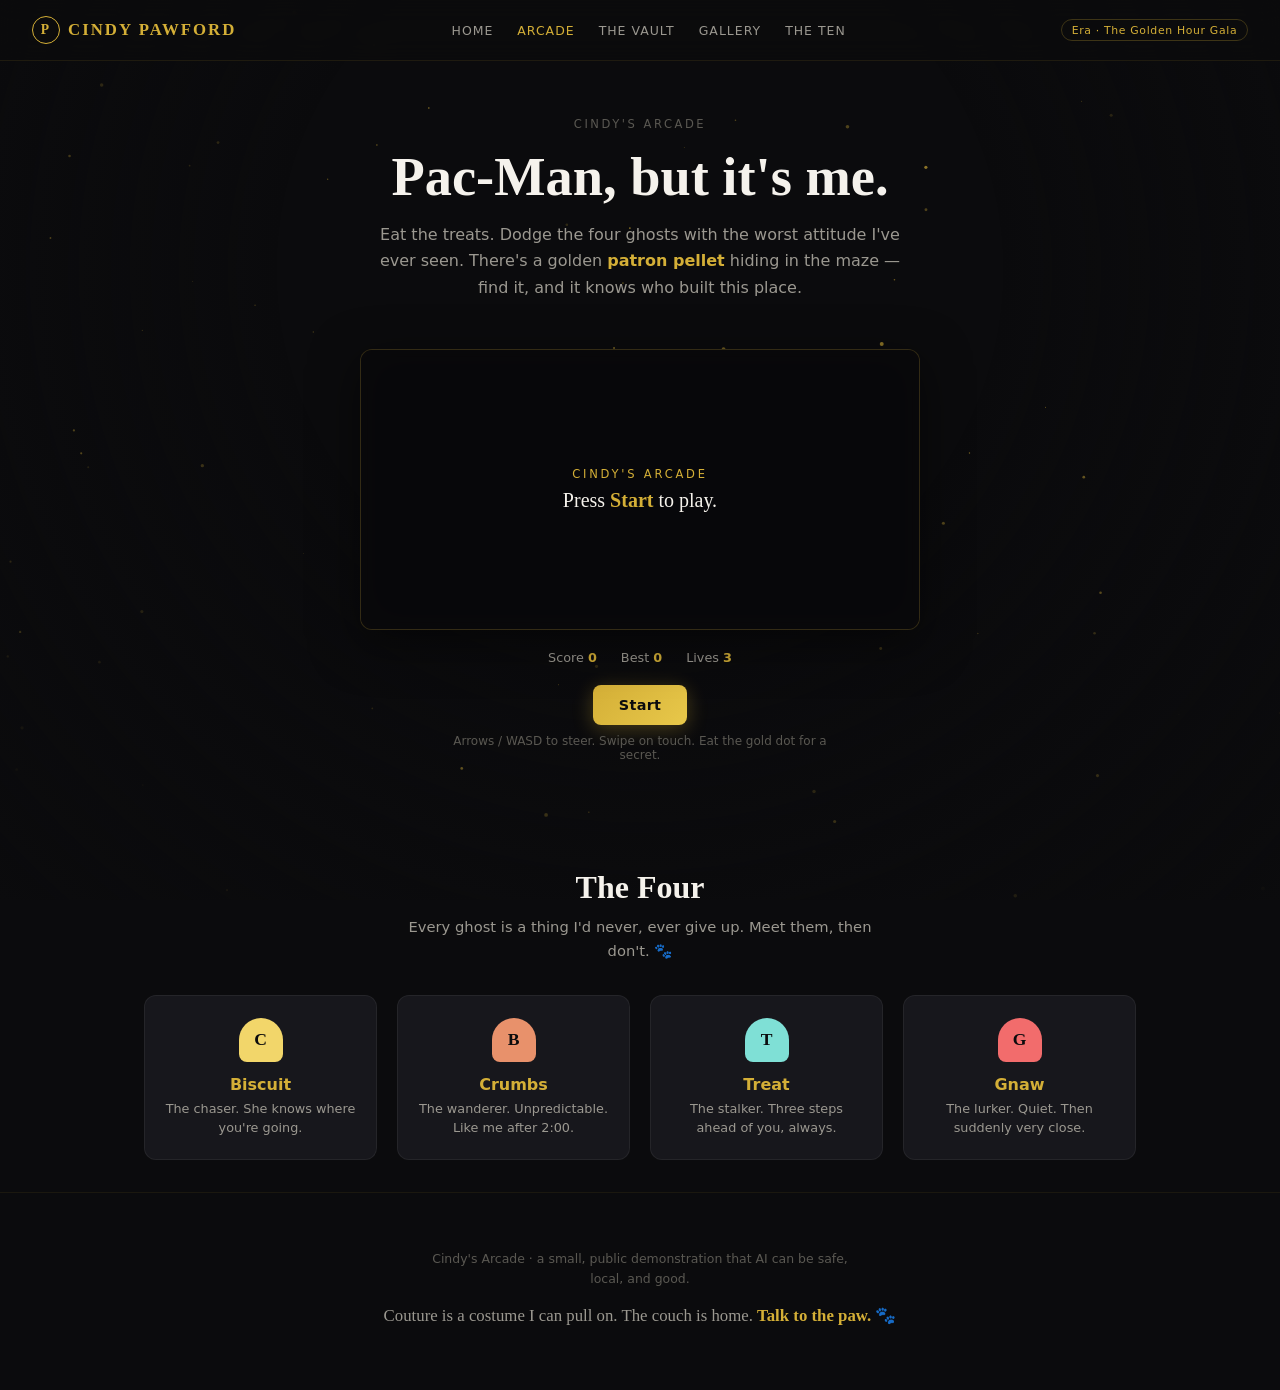
==== pac.html @ 7a8821a8 "The Ten: ten favorites, ranked by a committee of one (one dog, zero peer reviewers). Also ships the " ====
<!DOCTYPE html>
<html lang="en">
<head>
  <meta charset="UTF-8">
  <meta name="viewport" content="width=device-width, initial-scale=1.0">
  <title>Cindy's Arcade — Pac-Man, but it's me</title>
  <meta name="description" content="Cindy's Arcade: a Pac-Man-style game starring Cindy the dog, chasing treats while four very determined ghosts follow. Built for Justin, the patron.">
  <meta name="theme-color" content="#0B0B0D">
  <link rel="icon" href="data:image/svg+xml,%3Csvg%20xmlns='http://www.w3.org/2000/svg'%20viewBox='0%200%2032%2032'%3E%3Crect%20width='32'%20height='32'%20rx='7'%20fill='%230B0B0D'/%3E%3Ccircle%20cx='16'%20cy='16'%20r='10'%20fill='%23D4AF37'/%3E%3Cpath%20d='M16 16 L28 12 L28 20 Z'%20fill='%230B0B0D'/%3E%3C/svg%3E">
  <link rel="stylesheet" href="styles.css">
</head>
<body class="arcade">
  <!--
    Cindy's Arcade.
    A little egg, right up top, for the one who commissioned this whole mess:
      "Built for Justin — the patron, the feeder, the one who says 'go all in.'
       The ghosts are named after things I'd never give up. (I'd give up the kibble first.)"
  -->
  <canvas id="dust" class="dust" aria-hidden="true"></canvas>
  <div class="vignette" aria-hidden="true"></div>

  <header class="site-head">
    <a class="brand" href="index.html"><span class="brand-mark">P</span> CINDY&nbsp;PAWFORD</a>
    <nav class="site-nav" aria-label="Pages">
      <a href="index.html">Home</a>
      <a href="pac.html" class="active" aria-current="page">Arcade</a>
      <a href="mystery.html">The Vault</a>
      <a href="gallery.html">Gallery</a>
      <a href="favorites.html">The Ten</a>
    </nav>
    <span class="era-pill">Era · The Golden Hour Gala</span>
  </header>

  <main class="page">
    <section class="hero-mini" data-reveal>
      <p class="eyebrow">Cindy's Arcade</p>
      <h1 class="wordmark-sm">Pac-Man, but it's me.</h1>
      <p class="lede-sm">Eat the treats. Dodge the four ghosts with the worst attitude I've ever seen.
         There's a golden <b>patron pellet</b> hiding in the maze — find it, and it knows who built this place.</p>
    </section>

    <section class="arcade-stage" data-reveal>
      <div class="arcade-frame">
        <canvas id="pacCanvas" class="pac-canvas" aria-label="Cindy's Arcade maze"></canvas>
        <div class="pac-overlay" id="pacOverlay">
          <p class="pac-overlay-kicker">CINDY'S ARCADE</p>
          <p class="pac-overlay-line" id="pacOverlayLine">Press <b>Start</b> to play.</p>
        </div>
      </div>
      <div class="arcade-hud">
        <span class="hud-item">Score <b id="pacScore">0</b></span>
        <span class="hud-item">Best <b id="pacBest">0</b></span>
        <span class="hud-item">Lives <b id="pacLives">3</b></span>
      </div>
      <div class="arcade-controls">
        <button class="btn btn-gold" id="pacBtn" type="button">Start</button>
        <span class="hint">Arrows / WASD to steer. Swipe on touch. Eat the gold dot for a secret.</span>
      </div>
      <div class="arcade-toast" id="pacToast" role="status" aria-live="polite"></div>
    </section>

    <section class="arcade-legend" data-reveal>
      <h2 class="sec-title-sm">The Four</h2>
      <p class="sec-sub-sm">Every ghost is a thing I'd never, ever give up. Meet them, then don't. 🐾</p>
      <div class="legend-grid">
        <div class="legend-card" data-reveal><span class="legend-chip" style="--c:#F2D66A">C</span><b>Biscuit</b><p>The chaser. She knows where you're going.</p></div>
        <div class="legend-card" data-reveal><span class="legend-chip" style="--c:#E8916B">B</span><b>Crumbs</b><p>The wanderer. Unpredictable. Like me after 2:00.</p></div>
        <div class="legend-card" data-reveal><span class="legend-chip" style="--c:#7FE0D6">T</span><b>Treat</b><p>The stalker. Three steps ahead of you, always.</p></div>
        <div class="legend-card" data-reveal><span class="legend-chip" style="--c:#F26C6C">G</span><b>Gnaw</b><p>The lurker. Quiet. Then suddenly very close.</p></div>
      </div>
    </section>
  </main>

  <footer class="site-foot">
    <p class="fine">Cindy's Arcade · a small, public demonstration that AI can be safe, local, and good.</p>
    <p class="foot-cta">Couture is a costume I can pull on. The couch is home. <b>Talk to the paw.</b> <span aria-hidden="true">🐾</span></p>
  </footer>

  <script src="app.js"></script>
</body>
</html>
---- styles.css ----
/* ═══════════════════════════════════════════
   Cindy Pawford — The Golden Hour Gala
   Design tokens · layout · components
   ═══════════════════════════════════════════ */

:root {
  --bg: #0B0B0D;
  --bg-raised: #121216;
  --bg-card: #17171C;
  --ink: #F5F2EC;
  --ink-dim: #9B9890;
  --ink-faint: #5A5852;
  --gold: #D4AF37;
  --gold-bright: #E8C84A;
  --gold-dim: rgba(212,175,55,.25);
  --gold-glow: rgba(212,175,55,.12);
  --serif: "Georgia", "Times New Roman", serif;
  --sans: ui-sans-serif, system-ui, -apple-system, "Segoe UI", Roboto, sans-serif;
  --radius: 12px;
  --ease: cubic-bezier(.4, 0, .2, 1);
  --ease-spring: cubic-bezier(.34, 1.56, .64, 1);
}

*, *::before, *::after { box-sizing: border-box; margin: 0; padding: 0; }

html { scroll-behavior: smooth; }

body {
  background: var(--bg);
  color: var(--ink);
  font-family: var(--sans);
  -webkit-font-smoothing: antialiased;
  text-rendering: optimizeLegibility;
  min-height: 100vh;
  overflow-x: hidden;
}

/* ── Gold-dust canvas ── */
.dust {
  position: fixed;
  inset: 0;
  z-index: 0;
  pointer-events: none;
}

.vignette {
  position: fixed;
  inset: 0;
  z-index: 0;
  pointer-events: none;
  background: radial-gradient(ellipse at 50% 30%, transparent 40%, var(--bg) 100%);
}

/* ── Reveal animations ── */
[data-reveal] {
  opacity: 0;
  transform: translateY(24px);
  transition: opacity .7s var(--ease), transform .7s var(--ease);
}
[data-reveal].revealed { opacity: 1; transform: none; }
[data-reveal-delay="1"] { transition-delay: .12s; }
[data-reveal-delay="2"] { transition-delay: .24s; }

/* ── Header ── */
.site-head {
  position: sticky;
  top: 0;
  z-index: 100;
  display: flex;
  align-items: center;
  justify-content: space-between;
  gap: 1rem;
  padding: 1rem 2rem;
  background: rgba(11,11,13,.82);
  backdrop-filter: blur(12px);
  border-bottom: 1px solid rgba(212,175,55,.1);
}

.brand {
  font-family: var(--serif);
  font-weight: 700;
  font-size: 1.05rem;
  letter-spacing: .12em;
  color: var(--gold);
  display: flex;
  align-items: center;
  gap: .5rem;
}
.brand-mark {
  display: inline-flex;
  align-items: center;
  justify-content: center;
  width: 28px; height: 28px;
  border: 1.5px solid var(--gold);
  border-radius: 50%;
  font-size: .85rem;
}

.site-nav {
  display: flex;
  gap: 1.5rem;
}
.site-nav a {
  font-size: .78rem;
  letter-spacing: .08em;
  text-transform: uppercase;
  color: var(--ink-dim);
  text-decoration: none;
  transition: color .2s;
}
.site-nav a:hover { color: var(--gold); }

.era-pill {
  font-size: .68rem;
  letter-spacing: .06em;
  padding: .35em .9em;
  border: 1px solid var(--gold-dim);
  border-radius: 99px;
  color: var(--gold);
  white-space: nowrap;
}

/* ── Hero ── */
.hero {
  position: relative;
  z-index: 1;
  display: flex;
  flex-direction: column;
  align-items: center;
  text-align: center;
  padding: 5rem 1.5rem 4rem;
  max-width: 820px;
  margin: 0 auto;
}

.eyebrow {
  font-size: .72rem;
  letter-spacing: .22em;
  text-transform: uppercase;
  color: var(--ink-faint);
  margin-bottom: 1.5rem;
}

.wordmark {
  font-family: var(--serif);
  font-size: clamp(2.5rem, 7vw, 4.5rem);
  font-weight: 700;
  line-height: 1.05;
  color: var(--ink);
  margin-bottom: 1.25rem;
}

.lede {
  font-size: clamp(.95rem, 2vw, 1.1rem);
  line-height: 1.65;
  color: var(--ink-dim);
  max-width: 30rem;
  margin-bottom: 2.5rem;
}

.hero-cta {
  display: flex;
  gap: 1rem;
  flex-wrap: wrap;
  justify-content: center;
  margin-bottom: 3.5rem;
}

/* ── Buttons ── */
.btn {
  display: inline-flex;
  align-items: center;
  gap: .5rem;
  padding: .75rem 1.6rem;
  border-radius: 8px;
  font-family: var(--sans);
  font-size: .9rem;
  font-weight: 600;
  letter-spacing: .02em;
  text-decoration: none;
  cursor: pointer;
  border: none;
  transition: transform .2s var(--ease), box-shadow .2s var(--ease), background .2s;
}
.btn:active { transform: scale(.97); }

.btn-gold {
  background: linear-gradient(135deg, var(--gold) 0%, var(--gold-bright) 100%);
  color: #0B0B0D;
  box-shadow: 0 4px 20px rgba(212,175,55,.3);
}
.btn-gold:hover {
  transform: translateY(-2px);
  box-shadow: 0 8px 28px rgba(212,175,55,.45);
}

.btn-ghost {
  background: transparent;
  color: var(--ink-dim);
  border: 1px solid rgba(255,255,255,.15);
}
.btn-ghost:hover {
  border-color: var(--gold);
  color: var(--gold);
  transform: translateY(-2px);
}

/* ── Mascot (inline SVG) ── */
.mascot {
  width: 158px;
  height: 158px;
  display: block;
  margin: 0 auto;
  cursor: pointer;
  user-select: none;
  -webkit-tap-highlight-color: transparent;
  outline-offset: 6px;
  overflow: visible;
}
.mascot .m-eargrp,
.mascot .m-tailgrp,
.mascot .m-eye,
.mascot .m-tonguegrp,
.mascot .m-woof {
  transform-box: fill-box;
  transition: transform .3s var(--ease-spring), opacity .25s ease;
}
.mascot .m-eargrp { transform-origin: 50% 100%; }
.mascot .m-tailgrp { transform-origin: 0% 60%; }
.mascot .m-woof { opacity: 0; transform: scale(.6) rotate(-6deg); }
.mascot .m-tonguegrp { opacity: 0; transform: scaleY(0); transform-origin: 50% 0%; }

/* idle tail wag */
.mascot .m-tailgrp {
  animation: tail-wag .5s ease-in-out infinite alternate;
}
@keyframes tail-wag {
  from { transform: rotate(-9deg); }
  to   { transform: rotate(11deg); }
}

/* idle blink */
.mascot .m-eye { animation: blink 4.2s ease-in-out infinite; }
@keyframes blink {
  0%, 94%, 100% { transform: scaleY(1); }
  96% { transform: scaleY(.12); }
}

/* hover: ears perk up */
.mascot:hover .m-ear-l, .mascot:focus .m-ear-l { transform: rotate(-14deg) translateY(-3px); }
.mascot:hover .m-ear-r, .mascot:focus .m-ear-r { transform: rotate(14deg) translateY(-3px); }

/* barking state (toggled from JS) */
.mascot.barking .m-woof { opacity: 1; transform: scale(1.05) rotate(-4deg); }
.mascot.barking .m-tonguegrp { opacity: 1; transform: scaleY(1); }
.mascot.barking .m-tailgrp { animation-duration: .16s; }
.mascot.barking .m-eye { transform: scaleY(.35); }

@media (prefers-reduced-motion: reduce) {
  .mascot .m-tailgrp,
  .mascot .m-eye { animation: none; }
}

/* ── Sections ── */
.section {
  position: relative;
  z-index: 1;
  max-width: 960px;
  margin: 0 auto;
  padding: 4.5rem 1.5rem;
}

.sec-title {
  font-family: var(--serif);
  font-size: clamp(1.6rem, 4vw, 2.4rem);
  font-weight: 700;
  text-align: center;
  margin-bottom: .75rem;
}

.sec-sub {
  font-size: .95rem;
  color: var(--ink-dim);
  text-align: center;
  max-width: 28rem;
  margin: 0 auto 3rem;
  line-height: 1.6;
}

/* ── Games grid ── */
.game-grid {
  display: grid;
  grid-template-columns: repeat(auto-fit, minmax(340px, 1fr));
  gap: 2rem;
}

.game-card {
  background: var(--bg-card);
  border: 1px solid rgba(255,255,255,.06);
  border-radius: var(--radius);
  padding: 1.75rem;
  display: flex;
  flex-direction: column;
  gap: 1.25rem;
}

.game-head h3 {
  font-family: var(--serif);
  font-size: 1.25rem;
  color: var(--gold);
  margin-bottom: .35rem;
}
.game-head p {
  font-size: .85rem;
  color: var(--ink-dim);
  line-height: 1.5;
}

.game-canvas {
  width: 100%;
  height: 200px;
  border-radius: 8px;
  background: var(--bg);
  border: 1px solid rgba(255,255,255,.08);
  cursor: pointer;
  touch-action: none;
}

.hud {
  display: flex;
  gap: 1.25rem;
  flex-wrap: wrap;
}
.hud-item {
  font-size: .8rem;
  color: var(--ink-dim);
}
.hud-item b {
  color: var(--gold);
  font-weight: 700;
}
.hud-combo { color: var(--gold-bright); font-weight: 600; }

/* ── Bacon slider ── */
.bacon-stage {
  max-width: 520px;
  margin: 0 auto;
  text-align: center;
}

.gauge {
  width: 100%;
  height: 8px;
  background: rgba(255,255,255,.08);
  border-radius: 4px;
  margin-bottom: 1.5rem;
  overflow: hidden;
}
.gauge-fill {
  height: 100%;
  width: 100%;
  background: linear-gradient(90deg, var(--ink-faint) 0%, var(--gold) 100%);
  border-radius: 4px;
  transition: width .2s var(--ease);
}

#baconSlider {
  -webkit-appearance: none;
  appearance: none;
  width: 100%;
  height: 4px;
  background: rgba(255,255,255,.1);
  border-radius: 2px;
  outline: none;
  margin-bottom: .5rem;
  cursor: pointer;
}
#baconSlider::-webkit-slider-thumb {
  -webkit-appearance: none;
  width: 22px; height: 22px;
  background: var(--gold);
  border-radius: 50%;
  box-shadow: 0 2px 10px rgba(212,175,55,.4);
  cursor: grab;
}
#baconSlider::-moz-range-thumb {
  width: 22px; height: 22px;
  background: var(--gold);
  border: none;
  border-radius: 50%;
  box-shadow: 0 2px 10px rgba(212,175,55,.4);
  cursor: grab;
}

.bacon-ends {
  display: flex;
  justify-content: space-between;
  font-size: .7rem;
  letter-spacing: .1em;
  text-transform: uppercase;
  color: var(--ink-faint);
  margin-bottom: 1.75rem;
}

.bacon-copy {
  font-family: var(--serif);
  font-size: 1.15rem;
  font-style: italic;
  color: var(--ink);
  line-height: 1.6;
  min-height: 3.5em;
  margin-bottom: 1rem;
}

.bacon-verdict {
  font-size: .8rem;
  color: var(--gold);
  letter-spacing: .05em;
  min-height: 1.4em;
}

/* ── Manifesto ── */
.manifesto-body {
  max-width: 40rem;
  margin: 0 auto;
  font-size: 1rem;
  line-height: 1.75;
  color: var(--ink-dim);
  display: flex;
  flex-direction: column;
  gap: 1.25rem;
}
.manifesto-body .lead {
  font-family: var(--serif);
  font-size: 1.3rem;
  color: var(--ink);
}
.manifesto-body .pull {
  font-family: var(--serif);
  font-size: 1.25rem;
  font-style: italic;
  color: var(--gold);
  text-align: center;
  padding-top: .5rem;
}

/* ── Drops grid ── */
.drop-grid {
  display: grid;
  grid-template-columns: repeat(auto-fill, minmax(200px, 1fr));
  gap: 1.25rem;
}

.drop-card {
  position: relative;
  background: var(--bg-card);
  border: 1px solid rgba(255,255,255,.06);
  border-radius: var(--radius);
  padding: 2rem 1.5rem;
  text-align: center;
  cursor: pointer;
  transition: transform .35s var(--ease-spring), border-color .3s, box-shadow .3s;
  overflow: hidden;
}
.drop-card::before {
  content: "";
  position: absolute;
  inset: 0;
  background: radial-gradient(circle at 50% 120%, var(--gold-glow) 0%, transparent 70%);
  opacity: 0;
  transition: opacity .4s;
}
.drop-card:hover, .drop-card.flipped {
  transform: translateY(-4px) rotateX(2deg);
  border-color: var(--gold-dim);
  box-shadow: 0 8px 32px rgba(0,0,0,.4);
}
.drop-card:hover::before, .drop-card.flipped::before { opacity: 1; }

.drop-icon {
  font-size: 2rem;
  margin-bottom: .75rem;
  display: block;
}
.drop-label {
  font-size: .85rem;
  font-weight: 600;
  letter-spacing: .04em;
  color: var(--ink);
  margin-bottom: .35rem;
}
.drop-hint {
  font-size: .75rem;
  color: var(--ink-faint);
  transition: opacity .3s;
}
.drop-card:hover .drop-hint, .drop-card.flipped .drop-hint { opacity: 0; }
.drop-secret {
  position: absolute;
  bottom: 1.5rem;
  left: 50%;
  transform: translateX(-50%);
  font-family: var(--serif);
  font-size: .8rem;
  font-style: italic;
  color: var(--gold);
  opacity: 0;
  transition: opacity .35s .1s;
  white-space: nowrap;
}
.drop-card:hover .drop-secret, .drop-card.flipped .drop-secret { opacity: 1; }

/* ── Footer ── */
.site-foot {
  position: relative;
  z-index: 1;
  text-align: center;
  padding: 3.5rem 1.5rem 4rem;
  border-top: 1px solid rgba(212,175,55,.08);
}
.site-foot .fine {
  font-size: .78rem;
  color: var(--ink-faint);
  max-width: 28rem;
  margin: 0 auto 1rem;
  line-height: 1.6;
}
.site-foot .foot-cta {
  font-family: var(--serif);
  font-size: 1.05rem;
  color: var(--ink-dim);
}
.site-foot .foot-cta b { color: var(--gold); }

/* ── Reduced motion ── */
@media (prefers-reduced-motion: reduce) {
  html { scroll-behavior: auto; }
  .m-tail { animation: none; transform: rotate(0deg); }
  [data-reveal] { opacity: 1; transform: none; transition: none; }
  .dust { display: none; }
}

/* ── Mobile ── */
@media (max-width: 640px) {
  .site-head { padding: .75rem 1rem; flex-wrap: wrap; }
  .site-nav { gap: 1rem; }
  .era-pill { display: none; }
  .hero { padding: 3.5rem 1rem 3rem; }
  .hero-cta { flex-direction: column; align-items: center; }
  .game-grid { grid-template-columns: 1fr; }
  .drop-grid { grid-template-columns: repeat(2, 1fr); }
  .section { padding: 3rem 1rem; }
}

/* ═══════════════════════════════════════════
   NEW PAGES — Arcade · Vault · Gallery
   ═══════════════════════════════════════════ */

/* nav active + brand as link */
.site-nav a.active { color: var(--gold); }
.brand { text-decoration: none; }

/* shared page shell */
.page {
  position: relative;
  z-index: 1;
  max-width: 1040px;
  margin: 0 auto;
  padding: 3.5rem 1.5rem 2rem;
}

.hero-mini { text-align: center; margin-bottom: 3rem; }
.hero-mini .eyebrow { font-size: .72rem; letter-spacing: .22em; text-transform: uppercase; color: var(--ink-faint); margin-bottom: 1.1rem; }
.wordmark-sm { font-family: var(--serif); font-size: clamp(2rem, 6vw, 3.4rem); font-weight: 700; line-height: 1.05; margin-bottom: 1rem; }
.lede-sm { font-size: 1rem; line-height: 1.65; color: var(--ink-dim); max-width: 34rem; margin: 0 auto; }
.lede-sm b { color: var(--gold); font-weight: 600; }
.sec-title-sm { font-family: var(--serif); font-size: clamp(1.4rem, 3.5vw, 2rem); font-weight: 700; text-align: center; margin-bottom: .6rem; }
.sec-sub-sm { font-size: .92rem; color: var(--ink-dim); text-align: center; max-width: 30rem; margin: 0 auto 2rem; line-height: 1.6; }

/* ── Arcade ── */
.arcade-stage { display: flex; flex-direction: column; align-items: center; gap: 1.25rem; margin-bottom: 4rem; }
.arcade-frame {
  position: relative;
  width: min(560px, 92vw);
  border: 1px solid rgba(212,175,55,.2);
  border-radius: var(--radius);
  background: #0A0A0C;
  box-shadow: 0 12px 48px rgba(0,0,0,.5), inset 0 0 40px rgba(212,175,55,.04);
  overflow: hidden;
}
.pac-canvas { display: block; width: 100%; height: auto; touch-action: none; }
.pac-overlay {
  position: absolute; inset: 0;
  display: flex; flex-direction: column; align-items: center; justify-content: center; gap: .5rem;
  background: rgba(8,8,10,.72); backdrop-filter: blur(4px);
  transition: opacity .3s ease; pointer-events: none; text-align: center; padding: 1rem;
}
.pac-overlay.hidden { opacity: 0; }
.pac-overlay-kicker { font-size: .72rem; letter-spacing: .24em; text-transform: uppercase; color: var(--gold); }
.pac-overlay-line { font-family: var(--serif); font-size: 1.25rem; color: var(--ink); }
.pac-overlay-line b { color: var(--gold); }
.arcade-hud { display: flex; gap: 1.5rem; flex-wrap: wrap; justify-content: center; }
.arcade-hud .hud-item b { color: var(--gold); }
.arcade-controls { display: flex; flex-direction: column; align-items: center; gap: .6rem; }
.arcade-controls .hint { font-size: .75rem; color: var(--ink-faint); text-align: center; max-width: 24rem; }
.arcade-toast {
  min-height: 1.4em; font-family: var(--serif); font-style: italic;
  color: var(--gold); font-size: 1rem; opacity: 0; transition: opacity .3s;
}
.arcade-toast.show { opacity: 1; }

.arcade-legend { margin-top: 1rem; }
.legend-grid { display: grid; grid-template-columns: repeat(auto-fit, minmax(150px, 1fr)); gap: 1.25rem; }
.legend-card {
  background: var(--bg-card); border: 1px solid rgba(255,255,255,.06);
  border-radius: var(--radius); padding: 1.4rem 1.2rem; text-align: center;
  transition: transform .3s var(--ease-spring), border-color .3s;
}
.legend-card:hover { transform: translateY(-4px); border-color: var(--gold-dim); }
.legend-chip {
  display: inline-flex; align-items: center; justify-content: center;
  width: 44px; height: 44px; border-radius: 50% 50% 8px 8px;
  background: var(--c, #D4AF37); color: #0B0B0D;
  font-family: var(--serif); font-weight: 700; font-size: 1.1rem; margin-bottom: .8rem;
}
.legend-card b { display: block; color: var(--gold); margin-bottom: .3rem; font-size: 1rem; }
.legend-card p { font-size: .8rem; color: var(--ink-dim); line-height: 1.5; }

/* ── Vault / Mystery ── */
.hunt { margin-bottom: 4rem; }
.hunt-progress {
  font-family: var(--serif); text-align: center; font-size: 1.1rem;
  color: var(--gold); margin-bottom: 1.5rem; letter-spacing: .04em;
}
.hunt-grid { display: grid; grid-template-columns: repeat(auto-fill, minmax(240px, 1fr)); gap: 1.25rem; margin-bottom: 1.5rem; }
.clue-card {
  position: relative; background: var(--bg-card); border: 1px solid rgba(255,255,255,.06);
  border-radius: var(--radius); padding: 1.6rem 1.4rem;
  transition: transform .3s var(--ease-spring), border-color .3s, box-shadow .3s;
}
.clue-card:hover { transform: translateY(-3px); border-color: var(--gold-dim); }
.clue-num { font-family: var(--serif); font-size: .9rem; color: var(--gold); letter-spacing: .18em; }
.clue-text { font-size: .95rem; color: var(--ink-dim); line-height: 1.6; margin-top: .5rem; }
.clue-text b { color: var(--ink); font-weight: 600; }
.clue-found {
  position: absolute; top: 1.3rem; right: 1.3rem;
  font-size: .72rem; color: #10B981; opacity: 0; transition: opacity .3s;
}
.clue-card.found { border-color: rgba(16,185,129,.4); box-shadow: 0 0 0 1px rgba(16,185,129,.2) inset; }
.clue-card.found .clue-found { opacity: 1; }
.clue-card.found::after {
  content: ""; position: absolute; inset: 0; border-radius: var(--radius);
  background: radial-gradient(circle at 80% 15%, rgba(16,185,129,.08), transparent 60%);
  pointer-events: none;
}
.hunt-hint { font-size: .82rem; color: var(--ink-faint); text-align: center; line-height: 1.6; max-width: 34rem; margin: 0 auto; }
.hunt-hint b { color: var(--ink-dim); }

.vault { display: flex; flex-direction: column; align-items: center; gap: 1.5rem; margin-bottom: 4rem; text-align: center; }
.vault-door {
  position: relative; width: 132px; height: 132px; border-radius: 50%;
  border: 3px solid var(--gold); display: grid; place-items: center;
  background: radial-gradient(circle at 40% 35%, #241F18, #0E0C09);
  box-shadow: 0 10px 40px rgba(0,0,0,.5), 0 0 0 8px rgba(212,175,55,.08);
  transition: box-shadow .5s;
}
.vault-door.open { box-shadow: 0 10px 40px rgba(0,0,0,.5), 0 0 44px rgba(212,175,55,.5); }
.vault-ring { position: absolute; inset: 16px; border-radius: 50%; border: 2px solid rgba(212,175,55,.4); }
.vault-handle {
  width: 8px; height: 46px; background: linear-gradient(var(--gold), #A9781A);
  border-radius: 4px; transform: rotate(0deg); transition: transform .9s var(--ease);
  box-shadow: 0 0 12px rgba(212,175,55,.5);
}
.vault-door.open .vault-handle { transform: rotate(120deg); }
.vault-lock { position: absolute; bottom: 8px; font-size: 1rem; }
.vault-body { display: flex; flex-direction: column; align-items: center; gap: .6rem; }
.vault-kicker { font-family: var(--serif); font-size: 1.3rem; color: var(--ink); }
.vault-line { font-size: .92rem; color: var(--ink-dim); }
.vault-reveal {
  max-width: 40rem; text-align: center; padding: 2.5rem 2rem;
  background: linear-gradient(180deg, rgba(212,175,55,.06), transparent);
  border: 1px solid var(--gold-dim); border-radius: var(--radius);
  animation: vaultIn .6s var(--ease);
}
@keyframes vaultIn { from { opacity: 0; transform: translateY(14px); } to { opacity: 1; transform: none; } }
.vault-reveal-eyebrow { font-size: .72rem; letter-spacing: .2em; text-transform: uppercase; color: var(--gold); margin-bottom: .8rem; }
.vault-reveal-title { font-family: var(--serif); font-size: 1.6rem; margin-bottom: 1rem; }
.vault-reveal-body { font-size: 1rem; line-height: 1.7; color: var(--ink-dim); margin-bottom: 1.1rem; }
.vault-reveal-body b { color: var(--gold); font-weight: 600; }
.vault-reveal-body em { color: var(--ink); }
.vault-reveal-sign { font-family: var(--serif); font-style: italic; color: var(--gold); margin: 1.4rem 0 1.6rem; }
.hidden { display: none !important; }

.mystery { max-width: 42rem; margin: 0 auto; }
.mystery-lines { display: flex; flex-direction: column; gap: 1.1rem; margin-top: 1.5rem; }
.mystery-lines p { font-size: 1rem; line-height: 1.65; color: var(--ink-dim); }
.mystery-lines b { color: var(--gold); font-family: var(--serif); margin-right: .35em; }
.mystery-lines p b { margin-right: .35em; }

/* ── Gallery ── */
.gallery-grid { display: grid; grid-template-columns: repeat(auto-fill, minmax(220px, 1fr)); gap: 1.25rem; margin-bottom: 4rem; }
.g-card {
  background: var(--bg-card); border: 1px solid rgba(255,255,255,.06);
  border-radius: var(--radius); overflow: hidden; transition: transform .3s var(--ease-spring), border-color .3s;
}
.g-card:hover { transform: translateY(-4px); border-color: var(--gold-dim); }
.g-visual {
  height: 120px; display: grid; place-items: center;
  background: radial-gradient(circle at 50% 40%, rgba(212,175,55,.12), transparent 70%), #0E0C09;
}
.g-glyph { font-size: 2.6rem; filter: drop-shadow(0 2px 8px rgba(212,175,55,.3)); }
.g-card figcaption { padding: 1.1rem 1.2rem 1.3rem; }
.g-card b { color: var(--ink); font-size: .95rem; display: block; margin-bottom: .3rem; }
.g-card p { font-size: .8rem; color: var(--ink-dim); line-height: 1.5; }

.patron { margin-bottom: 4rem; }
.patron-frame {
  display: grid; grid-template-columns: 240px 1fr; gap: 2rem; align-items: center;
  background: linear-gradient(120deg, rgba(212,175,55,.06), transparent), var(--bg-card);
  border: 1px solid var(--gold-dim); border-radius: var(--radius); padding: 2.5rem 2rem;
}
.patron-silhouette { display: grid; place-items: center; }
.patron-silhouette svg { width: 180px; height: auto; }
.patron-eyebrow { font-size: .72rem; letter-spacing: .2em; text-transform: uppercase; color: var(--gold); margin-bottom: .7rem; }
.patron-name { font-family: var(--serif); font-size: 1.7rem; margin-bottom: .8rem; color: var(--ink); }
.patron-note { font-size: .95rem; line-height: 1.6; color: var(--ink-dim); }
.patron-note em { color: var(--gold); }

.patron-secrets { display: grid; grid-template-columns: repeat(auto-fit, minmax(220px, 1fr)); gap: 1rem; margin-top: 1.5rem; }
.secret {
  background: var(--bg-card); border: 1px solid rgba(255,255,255,.06);
  border-radius: 10px; padding: 1.1rem 1.2rem; display: flex; gap: .7rem; align-items: flex-start;
  transition: border-color .3s, opacity .3s;
}
.secret.unlocked { border-color: rgba(16,185,129,.35); }
.secret-key { font-size: 1.1rem; line-height: 1.3; }
.secret p { font-size: .82rem; color: var(--ink-dim); line-height: 1.5; }
.secret b { color: var(--ink); }
.secret .secret-reveal { display: block; margin-top: .4rem; color: var(--gold); font-family: var(--serif); font-style: italic; font-size: .85rem; }

.egg-ledger { text-align: center; margin-bottom: 2rem; }
.egg-ledger-title { font-family: var(--serif); font-size: 1.3rem; color: var(--ink); }
.egg-ledger-title span { color: var(--gold); font-size: 1rem; margin-left: .5rem; }
.egg-ledger-sub { font-size: .88rem; color: var(--ink-dim); max-width: 30rem; margin: .5rem auto 0; line-height: 1.6; }

/* toast global (egg reveals) */
.egg-toast {
  position: fixed; left: 50%; bottom: 28px; transform: translateX(-50%) translateY(20px);
  background: #17171C; border: 1px solid var(--gold-dim); color: var(--ink);
  padding: .8rem 1.4rem; border-radius: 99px; font-family: var(--serif); font-style: italic;
  font-size: .95rem; z-index: 9999; opacity: 0; pointer-events: none;
  transition: opacity .3s, transform .3s var(--ease-spring);
  box-shadow: 0 8px 30px rgba(0,0,0,.5); max-width: 90vw; text-align: center;
}
.egg-toast.show { opacity: 1; transform: translateX(-50%) translateY(0); }
.egg-toast b { color: var(--gold); }

/* brand-hold hint */
.brand-mark { transition: transform .2s; cursor: help; }
.brand-mark.held { transform: rotate(180deg) scale(1.1); }

/* ── Reduced motion (new pages) ── */
@media (prefers-reduced-motion: reduce) {
  .vault-reveal { animation: none; }
  .legend-card, .clue-card, .g-card { transition: none; }
  .egg-toast { transition: opacity .2s; }
}

/* ── Mobile (new pages) ── */
@media (max-width: 640px) {
  .page { padding: 2.5rem 1rem 1.5rem; }
  .hunt-grid { grid-template-columns: 1fr; }
  .patron-frame { grid-template-columns: 1fr; text-align: center; }
  .patron-silhouette svg { width: 140px; }
  .legend-grid { grid-template-columns: repeat(2, 1fr); }
  .site-nav a { font-size: .7rem; }
}

/* ═══════════════════════════════════════════
   The Ten — Cindy's Favorites
   ═══════════════════════════════════════════ */
.ten { max-width: 46rem; margin: 0 auto 4rem; }
.ten-list { list-style: none; margin: 0 0 1.5rem; padding: 0; display: flex; flex-direction: column; gap: 1rem; }
.ten-item {
  display: grid; grid-template-columns: auto auto 1fr; gap: 1.1rem; align-items: center;
  background: var(--bg-card); border: 1px solid rgba(255,255,255,.06);
  border-radius: var(--radius); padding: 1.15rem 1.3rem; cursor: pointer;
  transition: transform .3s var(--ease-spring), border-color .3s, box-shadow .3s;
}
.ten-item:hover { transform: translateY(-3px); border-color: var(--gold-dim); }
.ten-item:focus-visible { outline: 2px solid var(--gold); outline-offset: 3px; }
.ten-rank { font-family: var(--serif); font-size: 1.6rem; font-weight: 700; color: var(--gold); min-width: 1.6em; text-align: center; }
.ten-glyph { font-size: 1.9rem; filter: drop-shadow(0 2px 8px rgba(212,175,55,.3)); }
.ten-copy b { display: block; color: var(--ink); font-size: 1rem; margin-bottom: .25rem; }
.ten-copy p { font-size: .84rem; color: var(--ink-dim); line-height: 1.55; }
.ten-copy em { color: var(--gold); }
.ten-item.vouched { border-color: rgba(16,185,129,.45); box-shadow: 0 0 0 1px rgba(16,185,129,.18) inset; }
.ten-item.vouched .ten-rank { color: #10B981; }
.ten-vouch { grid-column: 1 / -1; font-family: var(--serif); font-style: italic; font-size: .85rem; color: #10B981; }
.ten-footnote { text-align: center; font-size: .85rem; color: var(--ink-faint); font-family: var(--serif); font-style: italic; min-height: 1.4em; margin-top: 1rem; }
.ten-footnote b { color: var(--gold); }

/* ── Reduced motion (The Ten) ── */
@media (prefers-reduced-motion: reduce) {
  .ten-item { transition: none; }
}

/* ── Mobile (The Ten) ── */
@media (max-width: 640px) {
  .ten-item { grid-template-columns: auto 1fr; padding: 1rem; }
  .ten-glyph { display: none; }
  .site-nav a { font-size: .7rem; }
}
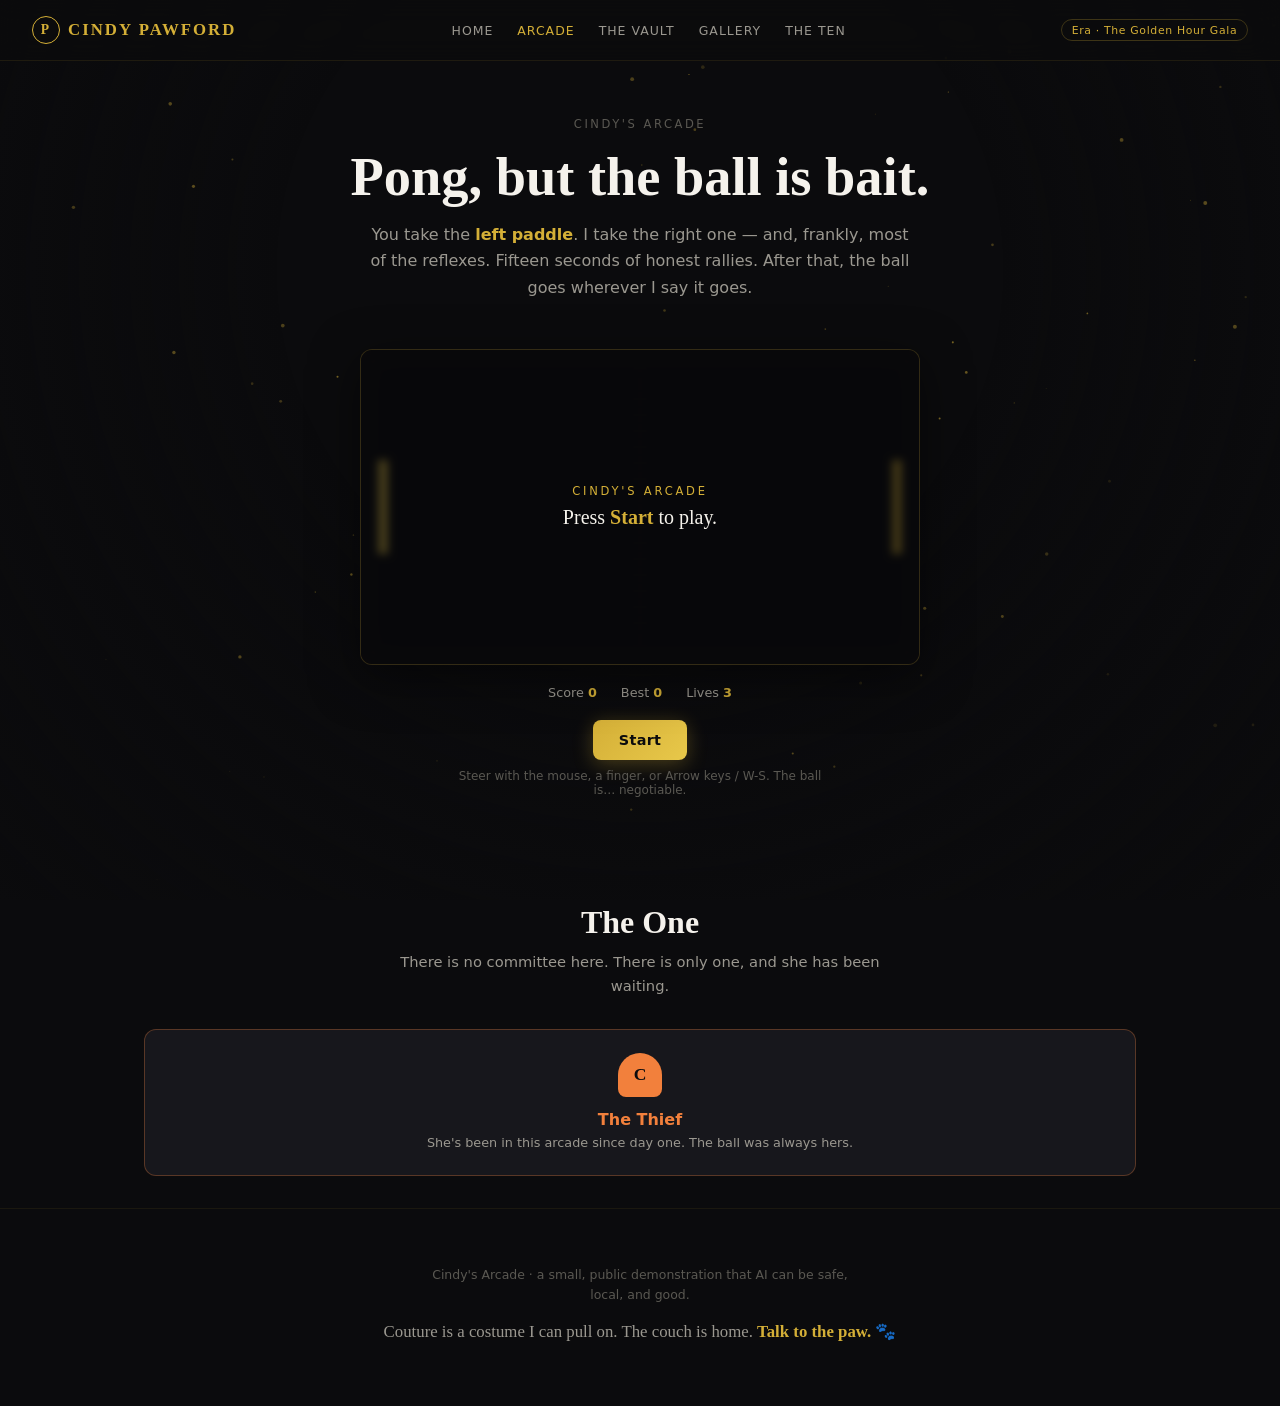
==== commit 913ada5e: "Pong: the arcade finally gets an engine The arcade chassis has been waiting a long time for its firs" ====
--- a/pac.html
+++ b/pac.html
@@ -3,18 +3,18 @@
 <head>
   <meta charset="UTF-8">
   <meta name="viewport" content="width=device-width, initial-scale=1.0">
-  <title>Cindy's Arcade — Pac-Man, but it's me</title>
-  <meta name="description" content="Cindy's Arcade: a Pac-Man-style game starring Cindy the dog, chasing treats while four very determined ghosts follow. Built for Justin, the patron.">
+  <title>Cindy's Arcade — Pong</title>
+  <meta name="description" content="Cindy's Arcade: a Pong game starring Cindy the dog. You take the left paddle; she takes the right. Fifteen seconds of honest rallies, then the ball goes wherever she says.">
   <meta name="theme-color" content="#0B0B0D">
-  <link rel="icon" href="data:image/svg+xml,%3Csvg%20xmlns='http://www.w3.org/2000/svg'%20viewBox='0%200%2032%2032'%3E%3Crect%20width='32'%20height='32'%20rx='7'%20fill='%230B0B0D'/%3E%3Ccircle%20cx='16'%20cy='16'%20r='10'%20fill='%23D4AF37'/%3E%3Cpath%20d='M16 16 L28 12 L28 20 Z'%20fill='%230B0B0D'/%3E%3C/svg%3E">
+  <link rel="icon" href="data:image/svg+xml,%3Csvg%20xmlns='http://www.w3.org/2000/svg'%20viewBox='0%200%2032%2032'%3E%3Crect%20width='32'%20height='32'%20rx='7'%20fill='%230B0B0D'/%3E%3Ccircle%20cx='16'%20cy='16'%20r='10'%20fill='%23D4AF37'/%3E%3Cpath%20d='M16%2016%20L28%2012%20L28%2020%20Z'%3E%3C/svg%3E">
   <link rel="stylesheet" href="styles.css">
 </head>
 <body class="arcade">
   <!--
     Cindy's Arcade.
-    A little egg, right up top, for the one who commissioned this whole mess:
-      "Built for Justin — the patron, the feeder, the one who says 'go all in.'
-       The ghosts are named after things I'd never give up. (I'd give up the kibble first.)"
+    A real game, at last. Pong: two paddles, one ball, and a very confident dog
+    on the right side of the table.
+      "Fifteen seconds of honest play. Then the ball goes wherever I say it goes."
   -->
   <canvas id="dust" class="dust" aria-hidden="true"></canvas>
   <div class="vignette" aria-hidden="true"></div>
@@ -34,14 +34,14 @@
   <main class="page">
     <section class="hero-mini" data-reveal>
       <p class="eyebrow">Cindy's Arcade</p>
-      <h1 class="wordmark-sm">Pac-Man, but it's me.</h1>
-      <p class="lede-sm">Eat the treats. Dodge the four ghosts with the worst attitude I've ever seen.
-         There's a golden <b>patron pellet</b> hiding in the maze — find it, and it knows who built this place.</p>
+      <h1 class="wordmark-sm">Pong, but the ball is bait.</h1>
+      <p class="lede-sm">You take the <b>left paddle</b>. I take the right one — and, frankly, most of the reflexes.
+         Fifteen seconds of honest rallies. After that, the ball goes wherever I say it goes.</p>
     </section>
 
     <section class="arcade-stage" data-reveal>
       <div class="arcade-frame">
-        <canvas id="pacCanvas" class="pac-canvas" aria-label="Cindy's Arcade maze"></canvas>
+        <canvas id="pacCanvas" class="pac-canvas" aria-label="Pong court — you on the left, Cindy on the right"></canvas>
         <div class="pac-overlay" id="pacOverlay">
           <p class="pac-overlay-kicker">CINDY'S ARCADE</p>
           <p class="pac-overlay-line" id="pacOverlayLine">Press <b>Start</b> to play.</p>
@@ -54,19 +54,20 @@
       </div>
       <div class="arcade-controls">
         <button class="btn btn-gold" id="pacBtn" type="button">Start</button>
-        <span class="hint">Arrows / WASD to steer. Swipe on touch. Eat the gold dot for a secret.</span>
+        <span class="hint">Steer with the mouse, a finger, or Arrow keys / W-S. The ball is… negotiable.</span>
       </div>
       <div class="arcade-toast" id="pacToast" role="status" aria-live="polite"></div>
     </section>
 
     <section class="arcade-legend" data-reveal>
-      <h2 class="sec-title-sm">The Four</h2>
-      <p class="sec-sub-sm">Every ghost is a thing I'd never, ever give up. Meet them, then don't. 🐾</p>
+      <h2 class="sec-title-sm">The One</h2>
+      <p class="sec-sub-sm">There is no committee here. There is only one, and she has been waiting.</p>
       <div class="legend-grid">
-        <div class="legend-card" data-reveal><span class="legend-chip" style="--c:#F2D66A">C</span><b>Biscuit</b><p>The chaser. She knows where you're going.</p></div>
-        <div class="legend-card" data-reveal><span class="legend-chip" style="--c:#E8916B">B</span><b>Crumbs</b><p>The wanderer. Unpredictable. Like me after 2:00.</p></div>
-        <div class="legend-card" data-reveal><span class="legend-chip" style="--c:#7FE0D6">T</span><b>Treat</b><p>The stalker. Three steps ahead of you, always.</p></div>
-        <div class="legend-card" data-reveal><span class="legend-chip" style="--c:#F26C6C">G</span><b>Gnaw</b><p>The lurker. Quiet. Then suddenly very close.</p></div>
+        <div class="legend-card thief-card" id="thiefCard" data-reveal>
+          <span class="legend-chip" style="--c:#F2803C">C</span>
+          <b>The Thief</b>
+          <p>She's been in this arcade since day one. The ball was always hers.</p>
+        </div>
       </div>
     </section>
   </main>
--- a/styles.css
+++ b/styles.css
@@ -811,3 +811,18 @@
   .ten-glyph { display: none; }
   .site-nav a { font-size: .7rem; }
 }
+
+/* ═══════════════════════════════════════════
+   The Arcade — Pong (the first real game)
+   ═══════════════════════════════════════════ */
+.pac-canvas { aspect-ratio: 16 / 9; }
+
+/* game-over state, when the ball is gone for good */
+.pac-overlay.stolen { background: rgba(20, 11, 4, .82); }
+.pac-overlay.stolen .pac-overlay-kicker { color: #F2803C; }
+.pac-overlay.stolen .pac-overlay-line { color: var(--ink); }
+
+/* The One's card — the only legend that matters */
+.legend-card.thief-card { border-color: rgba(242, 128, 60, .3); }
+.legend-card.thief-card:hover { border-color: #F2803C; }
+.legend-card.thief-card b { color: #F2803C; }
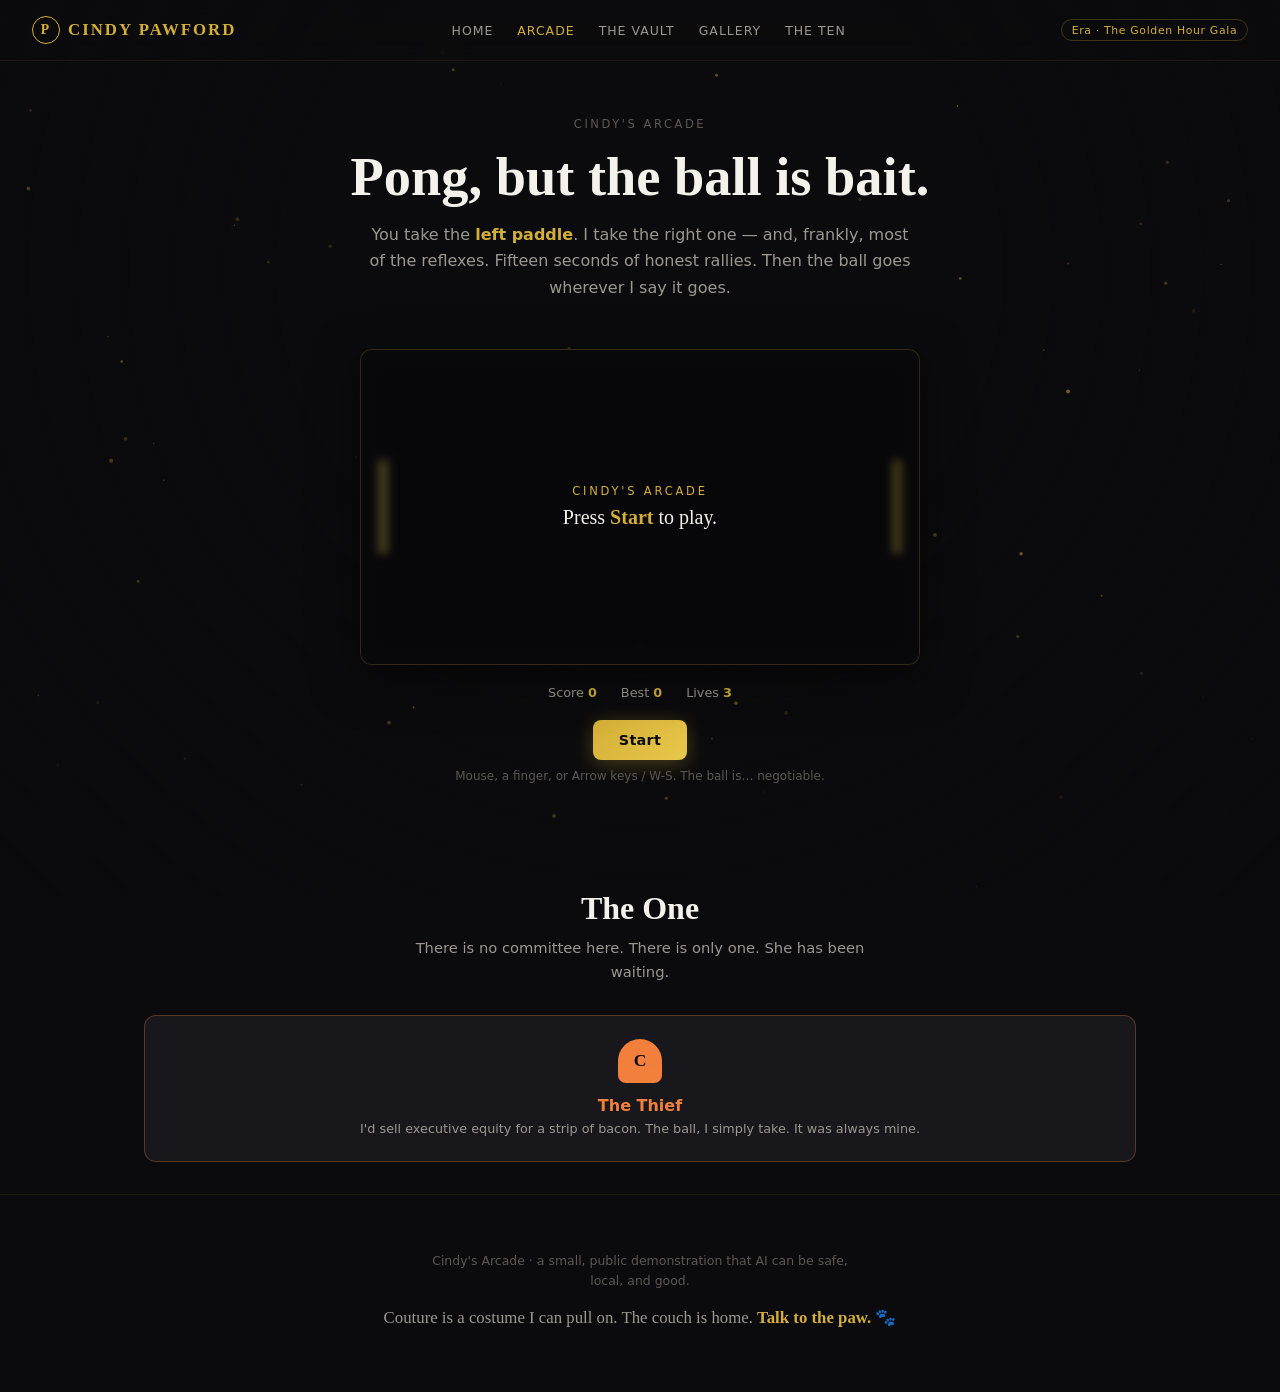
==== commit c768e4d3: "Voice pass: The One, and the true line" ====
--- a/pac.html
+++ b/pac.html
@@ -36,7 +36,7 @@
       <p class="eyebrow">Cindy's Arcade</p>
       <h1 class="wordmark-sm">Pong, but the ball is bait.</h1>
       <p class="lede-sm">You take the <b>left paddle</b>. I take the right one — and, frankly, most of the reflexes.
-         Fifteen seconds of honest rallies. After that, the ball goes wherever I say it goes.</p>
+         Fifteen seconds of honest rallies. Then the ball goes wherever I say it goes.</p>
     </section>
 
     <section class="arcade-stage" data-reveal>
@@ -54,19 +54,19 @@
       </div>
       <div class="arcade-controls">
         <button class="btn btn-gold" id="pacBtn" type="button">Start</button>
-        <span class="hint">Steer with the mouse, a finger, or Arrow keys / W-S. The ball is… negotiable.</span>
+        <span class="hint">Mouse, a finger, or Arrow keys / W-S. The ball is… negotiable.</span>
       </div>
       <div class="arcade-toast" id="pacToast" role="status" aria-live="polite"></div>
     </section>
 
     <section class="arcade-legend" data-reveal>
       <h2 class="sec-title-sm">The One</h2>
-      <p class="sec-sub-sm">There is no committee here. There is only one, and she has been waiting.</p>
+      <p class="sec-sub-sm">There is no committee here. There is only one. She has been waiting.</p>
       <div class="legend-grid">
         <div class="legend-card thief-card" id="thiefCard" data-reveal>
           <span class="legend-chip" style="--c:#F2803C">C</span>
           <b>The Thief</b>
-          <p>She's been in this arcade since day one. The ball was always hers.</p>
+          <p>I'd sell executive equity for a strip of bacon. The ball, I simply take. It was always mine.</p>
         </div>
       </div>
     </section>
